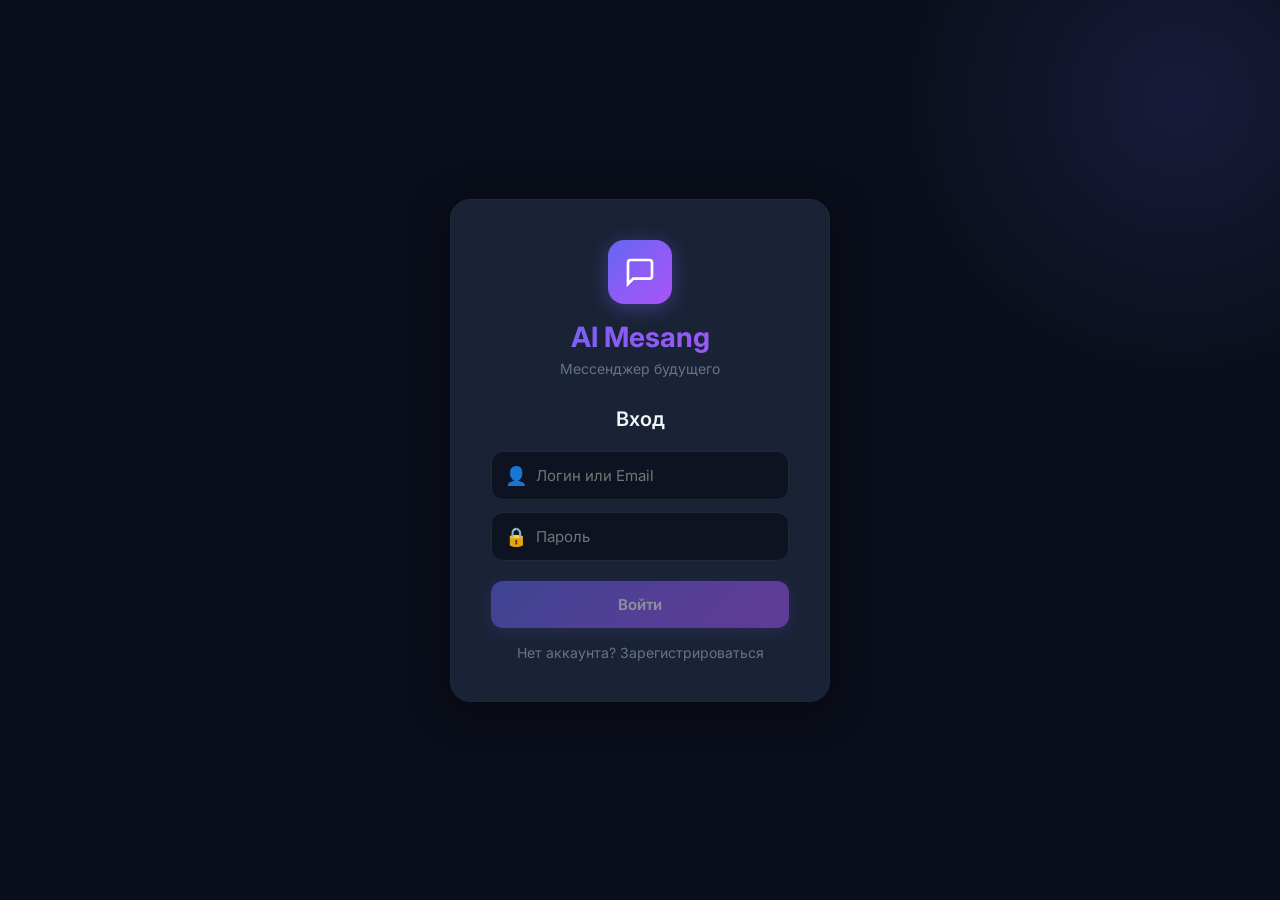
==== templates/index.html @ eea1a226 "AI Mesang messenger" ====
<!DOCTYPE html>
<html lang="ru">
<head>
<meta charset="UTF-8">
<meta name="viewport" content="width=device-width,initial-scale=1">
<title>AI Mesang</title>
<link rel="stylesheet" href="/static/style.css">
<link href="https://fonts.googleapis.com/css2?family=Inter:wght@300;400;500;600;700&display=swap" rel="stylesheet">
</head>
<body>
<!-- Auth Screen -->
<div id="authScreen" class="auth-screen">
  <div class="auth-container">
    <div class="auth-card">
      <div class="brand">
        <div class="brand-icon"><svg viewBox="0 0 24 24" fill="none" stroke="currentColor" stroke-width="2"><path d="M21 15a2 2 0 0 1-2 2H7l-4 4V5a2 2 0 0 1 2-2h14a2 2 0 0 1 2 2z"/></svg></div>
        <h1>AI Mesang</h1>
        <p class="tagline">Мессенджер будущего</p>
      </div>
      <div id="authError" class="auth-error"></div>
      <h2>Вход</h2>
      <div class="input-group"><input type="text" id="authUsername" placeholder="Логин или Email" autocomplete="off"><span class="input-icon">👤</span></div>
      <div class="input-group"><input type="password" id="authPassword" placeholder="Пароль" autocomplete="off"><span class="input-icon">🔒</span></div>
      <button id="authLogin" class="btn-primary" disabled>Войти</button>
      <p class="switch-text" id="toggleMode">Нет аккаунта? <span>Зарегистрироваться</span></p>
      
      <!-- Registration (hidden by default) -->
      <div id="regSection" class="hidden">
        <h2>Регистрация</h2>
        <div class="input-group"><input type="text" id="authUsernameReg" placeholder="Имя пользователя" autocomplete="off"><span class="input-icon">👤</span></div>
        <div class="input-group"><input type="email" id="authEmailReg" placeholder="Email (необязательно)" autocomplete="off"><span class="input-icon">📧</span></div>
        <div class="input-group"><input type="password" id="authPasswordReg" placeholder="Пароль" autocomplete="off"><span class="input-icon">🔒</span></div>
        <button id="authReg" class="btn-primary" disabled>Зарегистрироваться</button>
        <p class="switch-text" id="backToLogin">Уже есть аккаунт? <span>Войти</span></p>
      </div>
    </div>
  </div>
</div>

<!-- Messenger -->
<div id="msgScreen" class="messenger hidden">
  <!-- Sidebar -->
  <div class="sidebar">
    <div class="sidebar-header">
      <div class="brand-small"><div class="brand-icon-sm">AI</div><span>AI Mesang</span></div>
      <div class="sidebar-actions">
        <button class="icon-btn" id="searchBtn" title="Найти"><svg width="18" height="18" viewBox="0 0 24 24" fill="none" stroke="currentColor" stroke-width="2"><circle cx="11" cy="11" r="8"/><path d="m21 21-4.35-4.35"/></svg></button>
        <button class="icon-btn" id="newChatBtn" title="Новый чат"><svg width="18" height="18" viewBox="0 0 24 24" fill="none" stroke="currentColor" stroke-width="2"><path d="M12 5v14M5 12h14"/></svg></button>
      </div>
    </div>
    <div class="my-profile-bar">
      <div class="avatar me" id="myAvatar">U</div>
      <div class="me-info">
        <span class="me-name" id="myName">User</span>
        <span class="me-badge" id="myBadge"></span>
      </div>
      <div class="status-dot online"></div>
      <button class="icon-btn" id="profileBtn" title="Профиль"><svg width="18" height="18" viewBox="0 0 24 24" fill="none" stroke="currentColor" stroke-width="2"><path d="M20 21v-2a4 4 0 0 0-4-4H8a4 4 0 0 0-4 4v2"/><circle cx="12" cy="7" r="4"/></svg></button>
      <button class="icon-btn" id="adminPanelBtn" title="Админ-панель" style="display:none"><svg width="18" height="18" viewBox="0 0 24 24" fill="none" stroke="currentColor" stroke-width="2"><path d="M12 22s8-4 8-10V5l-8-3-8 3v7c0 6 8 10 8 10z"/></svg></button>
    </div>
    <div class="chat-list" id="chatList"></div>
  </div>

  <!-- Chat Area -->
  <div class="chat-area">
    <div id="noChat" class="no-chat">
      <div class="no-chat-content">
        <div class="no-chat-icon"><svg width="80" height="80" viewBox="0 0 24 24" fill="none" stroke="currentColor" stroke-width="1"><path d="M21 15a2 2 0 0 1-2 2H7l-4 4V5a2 2 0 0 1 2-2h14a2 2 0 0 1 2 2z"/></svg></div>
        <h3>AI Mesang</h3><p>Выберите чат или создайте новый</p>
      </div>
    </div>
    <div id="chatView" class="hidden">
      <div class="chat-header">
        <div class="avatar sm" id="cAvatar">?</div>
        <div class="chat-header-info">
          <span class="chat-header-name" id="cTitle">Чат</span>
          <span class="chat-header-status" id="cStatus">онлайн</span>
        </div>
        <div class="chat-header-actions">
          <button class="icon-btn" title="Поиск"><svg width="18" height="18" viewBox="0 0 24 24" fill="none" stroke="currentColor" stroke-width="2"><circle cx="11" cy="11" r="8"/><path d="m21 21-4.35-4.35"/></svg></button>
          <button class="icon-btn" title="Ещё"><svg width="18" height="18" viewBox="0 0 24 24" fill="none" stroke="currentColor" stroke-width="2"><circle cx="12" cy="12" r="1"/><circle cx="19" cy="12" r="1"/><circle cx="5" cy="12" r="1"/></svg></button>
        </div>
      </div>
      <div class="messages-container" id="msgContainer"></div>
      <div class="message-input-area">
        <div class="typing-indicator" id="typingIndicator" style="display:none"><span id="typingText"></span></div>
        <div class="input-wrapper">
          <input type="text" id="msgInput" placeholder="Написать сообщение..." autocomplete="off">
          <button id="sendBtn" class="send-btn" disabled><svg width="20" height="20" viewBox="0 0 24 24" fill="currentColor"><path d="M2.01 21L23 12 2.01 3 2 10l15 2-15 2z"/></svg></button>
        </div>
      </div>
    </div>
  </div>
</div>

<!-- Modal -->
<div id="modalOverlay" class="modal-overlay hidden"><div class="modal" id="modalContent"></div></div>

<script src="/static/app.js"></script>
</body>
</html>
---- static/style.css ----
*{margin:0;padding:0;box-sizing:border-box}
:root{--bg:#0a0e1a;--bg2:#111827;--bg3:#1a2235;--bg4:#243049;--bgInput:#0d1321;--accent:#6366f1;--accent2:#8b5cf6;--grad:linear-gradient(135deg,#6366f1,#8b5cf6,#a855f7);--text:#f1f5f9;--text2:#94a3b8;--text3:#64748b;--border:#1e293b;--green:#22c55e;--red:#ef4444;--radius:12px;--shadow:0 4px 24px rgba(0,0,0,.3);--shadow2:0 8px 40px rgba(0,0,0,.4)}
body{font-family:'Inter',sans-serif;background:var(--bg);color:var(--text);overflow:hidden;height:100vh}

/* ── Auth ── */
.auth-screen{display:flex;align-items:center;justify-content:center;min-height:100vh;background:var(--bg);position:relative;overflow:hidden}
.auth-screen::before{content:'';position:absolute;width:600px;height:600px;background:radial-gradient(circle,rgba(99,102,241,.15),transparent 70%);top:-200px;right:-200px;border-radius:50%}
.auth-container{position:relative;z-index:1;width:100%;max-width:420px;padding:20px}
.auth-card{background:var(--bg3);border:1px solid var(--border);border-radius:20px;padding:40px;box-shadow:var(--shadow2);backdrop-filter:blur(10px)}
.brand{text-align:center;margin-bottom:30px}
.brand-icon{width:64px;height:64px;background:var(--grad);border-radius:16px;display:flex;align-items:center;justify-content:center;margin:0 auto 16px;box-shadow:0 4px 20px rgba(99,102,241,.4)}
.brand-icon svg{width:32px;height:32px;color:#fff}
.brand h1{font-size:28px;font-weight:700;background:var(--grad);-webkit-background-clip:text;-webkit-text-fill-color:transparent;margin-bottom:6px}
.tagline{color:var(--text3);font-size:14px}
.auth-error{background:rgba(239,68,68,.1);color:var(--red);padding:12px;border-radius:8px;margin-bottom:20px;font-size:14px;display:none}
.auth-error:not(:empty){display:block}
.auth-card h2{font-size:20px;font-weight:600;margin-bottom:20px;text-align:center}
.auth-subtitle{text-align:center;color:var(--text2);font-size:13px;margin-bottom:16px;line-height:1.6}
.input-group{position:relative;margin-bottom:12px}
.input-group input{width:100%;padding:14px 16px 14px 44px;background:var(--bgInput);border:1px solid var(--border);border-radius:var(--radius);color:var(--text);font-size:15px;font-family:inherit;outline:none;transition:all .2s}
.input-group input:focus{border-color:var(--accent);box-shadow:0 0 0 3px rgba(99,102,241,.15)}
.input-group input:disabled{opacity:.5}
.input-icon{position:absolute;left:14px;top:50%;transform:translateY(-50%);font-size:18px}
.btn-primary{width:100%;padding:14px;background:var(--grad);border:none;border-radius:var(--radius);color:#fff;font-size:15px;font-weight:600;font-family:inherit;cursor:pointer;transition:all .2s;margin-top:8px;box-shadow:0 4px 16px rgba(99,102,241,.3)}
.btn-primary:hover:not(:disabled){transform:translateY(-1px);box-shadow:0 6px 24px rgba(99,102,241,.4)}
.btn-primary:disabled{opacity:.5;cursor:not-allowed}
.switch-text{text-align:center;margin-top:16px;color:var(--text3);font-size:14px;cursor:pointer}
.switch-text:hover{text-decoration:underline;color:var(--accent)}
.hidden{display:none!important}

/* ── Messenger ── */
.messenger{display:flex;height:100vh;background:var(--bg)}
.sidebar{width:380px;background:var(--bg2);border-right:1px solid var(--border);display:flex;flex-direction:column}
.sidebar-header{display:flex;align-items:center;justify-content:space-between;padding:16px 20px;background:var(--bg2);border-bottom:1px solid var(--border)}
.brand-small{display:flex;align-items:center;gap:10px;font-weight:700;font-size:16px}
.brand-icon-sm{width:36px;height:36px;background:var(--grad);border-radius:10px;display:flex;align-items:center;justify-content:center;font-size:13px;font-weight:700;color:#fff}
.sidebar-actions{display:flex;gap:6px}
.icon-btn{width:38px;height:38px;background:transparent;border:none;border-radius:8px;color:var(--text2);cursor:pointer;display:flex;align-items:center;justify-content:center;transition:all .2s}
.icon-btn:hover{background:var(--bg4);color:var(--text)}
.my-profile-bar{display:flex;align-items:center;gap:10px;padding:12px 20px;background:var(--bg3);border-bottom:1px solid var(--border)}
.avatar.me{width:40px;height:40px;background:var(--grad);border-radius:50%;display:flex;align-items:center;justify-content:center;font-weight:700;font-size:16px;color:#fff;flex-shrink:0}
.me-info{flex:1;min-width:0}
.me-name{display:block;font-weight:600;font-size:14px;white-space:nowrap;overflow:hidden;text-overflow:ellipsis}
.me-badge{display:block;font-size:12px;color:var(--accent)}
.status-dot{width:10px;height:10px;border-radius:50%;background:var(--green);box-shadow:0 0 8px rgba(34,197,94,.5);animation:pulse 2s infinite}
@keyframes pulse{0%,100%{box-shadow:0 0 8px rgba(34,197,94,.5)}50%{box-shadow:0 0 16px rgba(34,197,94,.8)}}
.chat-list{flex:1;overflow-y:auto;padding:8px}
.empty-chats{display:flex;flex-direction:column;align-items:center;justify-content:center;padding:40px 20px;color:var(--text3);text-align:center}
.empty-chats svg{margin-bottom:12px;opacity:.4}
.empty-chats p{font-size:15px;margin-bottom:4px}
.chat-item{display:flex;align-items:center;gap:12px;padding:12px;border-radius:var(--radius);cursor:pointer;transition:all .15s}
.chat-item:hover{background:var(--bg4)}
.chat-item.active{background:var(--bg3);box-shadow:inset 0 0 0 1px var(--border)}
.chat-item .avatar{width:48px;height:48px;background:var(--grad);border-radius:50%;display:flex;align-items:center;justify-content:center;font-weight:700;font-size:18px;color:#fff;flex-shrink:0}
.chat-item.ai-chat .avatar{background:linear-gradient(135deg,#06b6d4,#6366f1)}
.chat-info{flex:1;min-width:0}
.chat-name{font-weight:600;font-size:14px;margin-bottom:4px;display:flex;align-items:center;gap:6px;white-space:nowrap;overflow:hidden;text-overflow:ellipsis}
.chat-preview{color:var(--text3);font-size:13px;white-space:nowrap;overflow:hidden;text-overflow:ellipsis}
.chat-meta{color:var(--text3);font-size:12px;flex-shrink:0}
.verified-badge{font-size:14px;color:#3b82f6}
.admin-badge{font-size:14px;color:#f59e0b}

/* ── Chat Area ── */
.chat-area{flex:1;display:flex;flex-direction:column;background:var(--bg)}
.no-chat{flex:1;display:flex;align-items:center;justify-content:center}
.no-chat-content{text-align:center;color:var(--text3)}
.no-chat-icon{margin-bottom:20px;opacity:.3}
.no-chat-content h3{font-size:24px;color:var(--text2);margin-bottom:8px;background:var(--grad);-webkit-background-clip:text;-webkit-text-fill-color:transparent}
.no-chat-content p{font-size:15px}
.chat-header{display:flex;align-items:center;gap:12px;padding:14px 20px;background:var(--bg2);border-bottom:1px solid var(--border)}
.chat-header .avatar.sm{width:40px;height:40px;font-size:16px}
.chat-header-info{flex:1}
.chat-header-name{display:block;font-weight:600;font-size:15px;display:flex;align-items:center;gap:6px}
.chat-header-status{display:block;font-size:12px;color:var(--text3);margin-top:2px}
.chat-header-actions{display:flex;gap:4px}

/* ── Messages ── */
.messages-container{flex:1;overflow-y:auto;padding:20px;display:flex;flex-direction:column;gap:6px}
.message{display:flex;gap:8px;max-width:70%;align-items:flex-end;animation:fadeIn .2s ease}
@keyframes fadeIn{from{opacity:0;transform:translateY(8px)}to{opacity:1;transform:translateY(0)}}
.message.outgoing{margin-left:auto;flex-direction:row-reverse}
.message .sender-avatar{width:30px;height:30px;background:linear-gradient(135deg,#a855f7,#ec4899);border-radius:50%;display:flex;align-items:center;justify-content:center;font-size:12px;font-weight:700;color:#fff;flex-shrink:0}
.message-bubble{background:var(--bg3);border-radius:16px 16px 16px 4px;padding:10px 14px;display:flex;flex-direction:column;box-shadow:0 2px 8px rgba(0,0,0,.15)}
.message.outgoing .message-bubble{background:var(--accent);border-radius:16px 16px 4px 16px;box-shadow:0 2px 12px rgba(99,102,241,.3)}
.message-content{font-size:14px;line-height:1.5;word-wrap:break-word}
.message-time{font-size:11px;color:var(--text3);text-align:right;margin-top:4px;opacity:.7}
.message.outgoing .message-time{color:rgba(255,255,255,.7)}
.message.ai-message .message-bubble{background:linear-gradient(135deg,rgba(6,182,212,.15),rgba(99,102,241,.15));border:1px solid rgba(99,102,241,.2)}

/* ── Message Input ── */
.message-input-area{padding:12px 20px 16px;background:var(--bg2);border-top:1px solid var(--border)}
.typing-indicator{padding:0 12px 8px;font-size:13px;color:var(--accent);font-style:italic}
.input-wrapper{display:flex;gap:10px;align-items:center}
.input-wrapper input{flex:1;padding:12px 18px;background:var(--bgInput);border:1px solid var(--border);border-radius:24px;color:var(--text);font-size:14px;font-family:inherit;outline:none;transition:all .2s}
.input-wrapper input:focus{border-color:var(--accent);box-shadow:0 0 0 3px rgba(99,102,241,.1)}
.send-btn{width:44px;height:44px;background:var(--grad);border:none;border-radius:50%;color:#fff;cursor:pointer;display:flex;align-items:center;justify-content:center;transition:all .2s;box-shadow:0 2px 12px rgba(99,102,241,.3);flex-shrink:0}
.send-btn:hover:not(:disabled){transform:scale(1.05);box-shadow:0 4px 20px rgba(99,102,241,.4)}
.send-btn:disabled{opacity:.4;cursor:not-allowed;transform:none}

/* ── Modal ── */
.modal-overlay{position:fixed;inset:0;background:rgba(0,0,0,.6);backdrop-filter:blur(4px);display:flex;align-items:center;justify-content:center;z-index:1000}
.modal{background:var(--bg3);border:1px solid var(--border);border-radius:20px;padding:28px;width:480px;max-width:90vw;box-shadow:var(--shadow2);animation:modalIn .2s ease;max-height:90vh;overflow-y:auto}
@keyframes modalIn{from{opacity:0;transform:scale(.95)}to{opacity:1;transform:scale(1)}}
.modal h3{margin-bottom:18px;font-size:18px}
.modal input{width:100%;padding:12px 16px;background:var(--bgInput);border:1px solid var(--border);border-radius:8px;color:var(--text);font-size:14px;font-family:inherit;outline:none;margin-bottom:14px}
.modal input:focus{border-color:var(--accent)}
.modal-actions{display:flex;gap:8px;justify-content:flex-end}
.modal-actions button{padding:10px 20px;border:none;border-radius:8px;cursor:pointer;font-size:14px;font-weight:500;font-family:inherit;transition:all .2s}
.modal-actions button:first-child{background:var(--bg4);color:var(--text)}
.modal-actions button:last-child{background:var(--accent);color:#fff}
.modal-actions button:last-child:hover{background:var(--accent2)}
.btn-secondary{background:var(--bg4)!important;color:var(--text)!important;width:100%;margin-top:10px}
.user-list{max-height:220px;overflow-y:auto;margin-bottom:10px}
.user-item{display:flex;align-items:center;gap:10px;padding:10px;cursor:pointer;border-radius:8px;transition:background .15s}
.user-item:hover{background:var(--bg4)}
.user-item .avatar.sm{width:36px;height:36px;font-size:14px}
.no-results{padding:16px;text-align:center;color:var(--text3);font-size:14px}

/* ── Profile ── */
.profile-header{text-align:center;margin-bottom:20px}
.profile-avatar{width:80px;height:80px;background:var(--grad);border-radius:50%;display:flex;align-items:center;justify-content:center;font-size:32px;font-weight:700;color:#fff;margin:0 auto 12px;position:relative;cursor:pointer;overflow:hidden}
.profile-avatar img{width:100%;height:100%;object-fit:cover}
.profile-avatar .avatar-overlay{position:absolute;inset:0;background:rgba(0,0,0,.5);display:flex;align-items:center;justify-content:center;font-size:24px;opacity:0;transition:opacity .2s}
.profile-avatar:hover .avatar-overlay{opacity:1}
.profile-name{font-size:20px;font-weight:700}
.profile-badges{margin-top:4px;display:flex;gap:6px;justify-content:center}
.badge{display:inline-block;padding:3px 10px;border-radius:12px;font-size:11px;font-weight:600}
.badge-verified{background:rgba(59,130,246,.2);color:#3b82f6}
.badge-admin{background:rgba(245,158,11,.2);color:#f59e0b}
.badge-banned{background:rgba(239,68,68,.2);color:#ef4444}

/* ── Admin Panel ── */
.admin-stats{display:grid;grid-template-columns:repeat(3,1fr);gap:10px;margin-bottom:16px}
.stat-card{background:var(--bgInput);border-radius:8px;padding:14px;text-align:center}
.stat-number{display:block;font-size:24px;font-weight:700;background:var(--grad);-webkit-background-clip:text;-webkit-text-fill-color:transparent;margin-bottom:4px}
.stat-label{font-size:12px;color:var(--text3)}
.admin-users-list{max-height:300px;overflow-y:auto;margin-bottom:10px}
.admin-user-row{display:flex;align-items:center;gap:10px;padding:10px;border-radius:8px;transition:background .15s}
.admin-user-row:hover{background:var(--bg4)}
.admin-user-info{flex:1;min-width:0}
.admin-username{display:block;font-weight:500;font-size:14px;white-space:nowrap;overflow:hidden;text-overflow:ellipsis}
.admin-email{display:block;font-size:11px;color:var(--text3);margin-top:2px}
.admin-badges{display:flex;gap:4px}
.admin-user-actions{display:flex;gap:4px;align-items:center}
.btn-sm{width:32px;height:32px;border:none;border-radius:8px;cursor:pointer;font-size:14px;display:flex;align-items:center;justify-content:center;transition:all .2s}
.btn-verify{background:rgba(59,130,246,.15)}
.btn-verify:hover{background:rgba(59,130,246,.3)}
.btn-admin{background:rgba(245,158,11,.15)}
.btn-admin:hover{background:rgba(245,158,11,.3)}
.btn-ban{background:rgba(239,68,68,.15)}
.btn-ban:hover{background:rgba(239,68,68,.3)}

/* ── Scrollbar ── */
::-webkit-scrollbar{width:6px}
::-webkit-scrollbar-track{background:transparent}
::-webkit-scrollbar-thumb{background:var(--border);border-radius:3px}
::-webkit-scrollbar-thumb:hover{background:var(--bg4)}

/* ── Responsive ── */
@media(max-width:768px){.sidebar{width:100%}.chat-area{display:none}.messenger.chat-open .sidebar{display:none}.messenger.chat-open .chat-area{display:flex}}
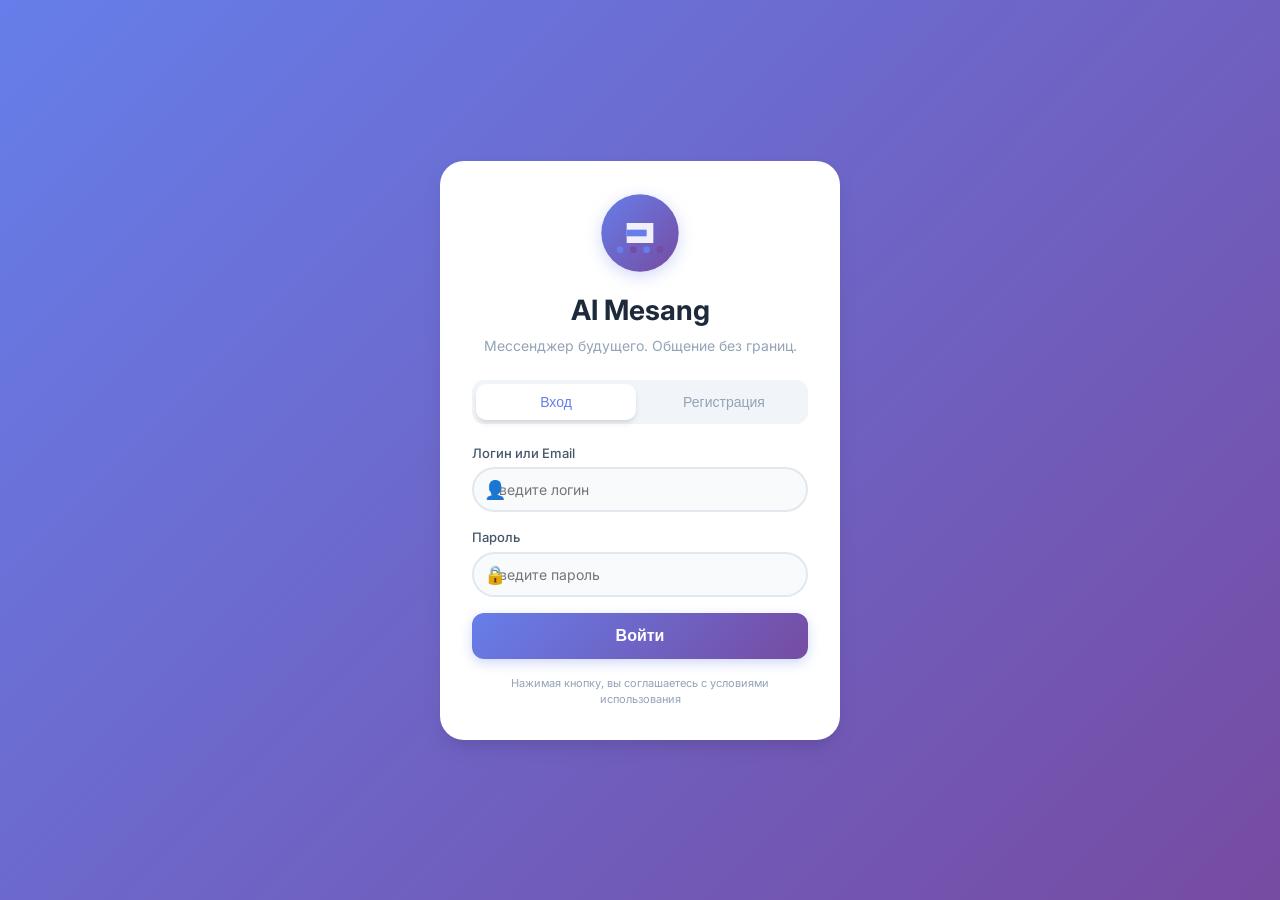
==== commit de518ec3: "Fix: справлены все ошибки и улучшен дизайн" ====
--- a/templates/index.html
+++ b/templates/index.html
@@ -2,8 +2,8 @@
 <html lang="ru">
 <head>
 <meta charset="UTF-8">
-<meta name="viewport" content="width=device-width,initial-scale=1">
-<title>AI Mesang</title>
+<meta name="viewport" content="width=device-width,initial-scale=1,maximum-scale=1,user-scalable=no">
+<title>AI Mesang - Мессенджер будущего</title>
 <link rel="stylesheet" href="/static/style.css">
 <link href="https://fonts.googleapis.com/css2?family=Inter:wght@300;400;500;600;700&display=swap" rel="stylesheet">
 </head>
@@ -12,26 +12,77 @@
 <div id="authScreen" class="auth-screen">
   <div class="auth-container">
     <div class="auth-card">
-      <div class="brand">
-        <div class="brand-icon"><svg viewBox="0 0 24 24" fill="none" stroke="currentColor" stroke-width="2"><path d="M21 15a2 2 0 0 1-2 2H7l-4 4V5a2 2 0 0 1 2-2h14a2 2 0 0 1 2 2z"/></svg></div>
-        <h1>AI Mesang</h1>
-        <p class="tagline">Мессенджер будущего</p>
-      </div>
+      <div class="auth-header">
+        <div class="auth-logo">
+          <svg viewBox="0 0 120 120" fill="none" xmlns="http://www.w3.org/2000/svg" class="auth-logo-svg">
+            <defs>
+              <linearGradient id="logoGrad" x1="0%" y1="0%" x2="100%" y2="100%">
+                <stop offset="0%" style="stop-color:#667eea"/>
+                <stop offset="100%" style="stop-color:#764ba2"/>
+              </linearGradient>
+            </defs>
+            <circle cx="60" cy="60" r="58" fill="url(#logoGrad)"/>
+            <path d="M40 45 L80 45 L80 75 L40 75 Z" fill="#fff" opacity="0.9"/>
+            <path d="M40 55 L70 55 L70 65 L40 65 Z" fill="#667eea"/>
+            <circle cx="30" cy="85" r="5" fill="#667eea"/>
+            <circle cx="50" cy="85" r="5" fill="#764ba2"/>
+            <circle cx="70" cy="85" r="5" fill="#667eea"/>
+            <circle cx="90" cy="85" r="5" fill="#764ba2"/>
+          </svg>
+        </div>
+        <h1 class="auth-title">AI Mesang</h1>
+        <p class="auth-subtitle">Мессенджер будущего. Общение без границ.</p>
+      </div>
+      
+      <div class="auth-tabs">
+        <button class="auth-tab active" id="loginTab">Вход</button>
+        <button class="auth-tab" id="registerTab">Регистрация</button>
+      </div>
+      
       <div id="authError" class="auth-error"></div>
-      <h2>Вход</h2>
-      <div class="input-group"><input type="text" id="authUsername" placeholder="Логин или Email" autocomplete="off"><span class="input-icon">👤</span></div>
-      <div class="input-group"><input type="password" id="authPassword" placeholder="Пароль" autocomplete="off"><span class="input-icon">🔒</span></div>
-      <button id="authLogin" class="btn-primary" disabled>Войти</button>
-      <p class="switch-text" id="toggleMode">Нет аккаунта? <span>Зарегистрироваться</span></p>
-      
-      <!-- Registration (hidden by default) -->
-      <div id="regSection" class="hidden">
-        <h2>Регистрация</h2>
-        <div class="input-group"><input type="text" id="authUsernameReg" placeholder="Имя пользователя" autocomplete="off"><span class="input-icon">👤</span></div>
-        <div class="input-group"><input type="email" id="authEmailReg" placeholder="Email (необязательно)" autocomplete="off"><span class="input-icon">📧</span></div>
-        <div class="input-group"><input type="password" id="authPasswordReg" placeholder="Пароль" autocomplete="off"><span class="input-icon">🔒</span></div>
-        <button id="authReg" class="btn-primary" disabled>Зарегистрироваться</button>
-        <p class="switch-text" id="backToLogin">Уже есть аккаунт? <span>Войти</span></p>
+      
+      <form id="authForm" class="auth-form">
+        <div class="form-group" id="loginGroup">
+          <label class="form-label" for="authUsername">Логин или Email</label>
+          <div class="input-wrapper">
+            <span class="input-icon">👤</span>
+            <input type="text" id="authUsername" placeholder="Введите логин" autocomplete="username">
+          </div>
+        </div>
+        <div class="form-group" id="loginGroup">
+          <label class="form-label" for="authPassword">Пароль</label>
+          <div class="input-wrapper">
+            <span class="input-icon">🔒</span>
+            <input type="password" id="authPassword" placeholder="Введите пароль" autocomplete="current-password">
+          </div>
+        </div>
+        <div class="form-group hidden" id="regGroup">
+          <label class="form-label" for="authUsernameReg">Имя пользователя</label>
+          <div class="input-wrapper">
+            <span class="input-icon">👤</span>
+            <input type="text" id="authUsernameReg" placeholder="Придумайте имя" autocomplete="username">
+          </div>
+        </div>
+        <div class="form-group hidden" id="regGroup">
+          <label class="form-label" for="authEmailReg">Email (необязательно)</label>
+          <div class="input-wrapper">
+            <span class="input-icon">📧</span>
+            <input type="email" id="authEmailReg" placeholder="Для восстановления" autocomplete="email">
+          </div>
+        </div>
+        <div class="form-group hidden" id="regGroup">
+          <label class="form-label" for="authPasswordReg">Пароль</label>
+          <div class="input-wrapper">
+            <span class="input-icon">🔒</span>
+            <input type="password" id="authPasswordReg" placeholder="Минимум 6 символов" autocomplete="new-password">
+          </div>
+        </div>
+        <button type="button" id="authLogin" class="btn-primary btn-large">Войти</button>
+        <button type="button" id="authReg" class="btn-primary btn-large hidden">Создать аккаунт</button>
+      </form>
+      
+      <div class="auth-footer">
+        <p class="auth-terms">Нажимая кнопку, вы соглашаетесь с условиями использования</p>
       </div>
     </div>
   </div>
@@ -42,12 +93,16 @@
   <!-- Sidebar -->
   <div class="sidebar">
     <div class="sidebar-header">
-      <div class="brand-small"><div class="brand-icon-sm">AI</div><span>AI Mesang</span></div>
+      <div class="brand-small">
+        <div class="brand-icon-sm">AI</div>
+        <span class="brand-name">AI Mesang</span>
+      </div>
       <div class="sidebar-actions">
-        <button class="icon-btn" id="searchBtn" title="Найти"><svg width="18" height="18" viewBox="0 0 24 24" fill="none" stroke="currentColor" stroke-width="2"><circle cx="11" cy="11" r="8"/><path d="m21 21-4.35-4.35"/></svg></button>
-        <button class="icon-btn" id="newChatBtn" title="Новый чат"><svg width="18" height="18" viewBox="0 0 24 24" fill="none" stroke="currentColor" stroke-width="2"><path d="M12 5v14M5 12h14"/></svg></button>
-      </div>
-    </div>
+        <button class="icon-btn" id="searchBtn" title="Найти пользователей">🔍</button>
+        <button class="icon-btn" id="newChatBtn" title="Новый чат">➕</button>
+      </div>
+    </div>
+    
     <div class="my-profile-bar">
       <div class="avatar me" id="myAvatar">U</div>
       <div class="me-info">
@@ -55,20 +110,34 @@
         <span class="me-badge" id="myBadge"></span>
       </div>
       <div class="status-dot online"></div>
-      <button class="icon-btn" id="profileBtn" title="Профиль"><svg width="18" height="18" viewBox="0 0 24 24" fill="none" stroke="currentColor" stroke-width="2"><path d="M20 21v-2a4 4 0 0 0-4-4H8a4 4 0 0 0-4 4v2"/><circle cx="12" cy="7" r="4"/></svg></button>
-      <button class="icon-btn" id="adminPanelBtn" title="Админ-панель" style="display:none"><svg width="18" height="18" viewBox="0 0 24 24" fill="none" stroke="currentColor" stroke-width="2"><path d="M12 22s8-4 8-10V5l-8-3-8 3v7c0 6 8 10 8 10z"/></svg></button>
-    </div>
-    <div class="chat-list" id="chatList"></div>
+      <button class="icon-btn" id="profileBtn" title="Мой профиль">👤</button>
+      <button class="icon-btn" id="shortsBtn" title="Шортсы">🎬</button>
+      <button class="icon-btn" id="adminPanelBtn" title="Админ-панель" style="display:none">🛡️</button>
+      <button class="icon-btn" id="logoutBtn" title="Выйти">🚪</button>
+    </div>
+    
+    <div class="chat-list" id="chatList">
+      <div class="empty-chats">
+        <div class="empty-icon">💬</div>
+        <p>Начните общение</p>
+      </div>
+    </div>
   </div>
 
   <!-- Chat Area -->
   <div class="chat-area">
     <div id="noChat" class="no-chat">
       <div class="no-chat-content">
-        <div class="no-chat-icon"><svg width="80" height="80" viewBox="0 0 24 24" fill="none" stroke="currentColor" stroke-width="1"><path d="M21 15a2 2 0 0 1-2 2H7l-4 4V5a2 2 0 0 1 2-2h14a2 2 0 0 1 2 2z"/></svg></div>
-        <h3>AI Mesang</h3><p>Выберите чат или создайте новый</p>
-      </div>
-    </div>
+        <div class="no-chat-icon">
+          <svg width="80" height="80" viewBox="0 0 24 24" fill="none" stroke="currentColor" stroke-width="1.5">
+            <path d="M21 15a2 2 0 0 1-2 2H7l-4 4V5a2 2 0 0 1 2-2h14a2 2 0 0 1 2 2z"/>
+          </svg>
+        </div>
+        <h3>AI Mesang</h3>
+        <p>Выберите чат или создайте новый</p>
+      </div>
+    </div>
+    
     <div id="chatView" class="hidden">
       <div class="chat-header">
         <div class="avatar sm" id="cAvatar">?</div>
@@ -77,16 +146,57 @@
           <span class="chat-header-status" id="cStatus">онлайн</span>
         </div>
         <div class="chat-header-actions">
-          <button class="icon-btn" title="Поиск"><svg width="18" height="18" viewBox="0 0 24 24" fill="none" stroke="currentColor" stroke-width="2"><circle cx="11" cy="11" r="8"/><path d="m21 21-4.35-4.35"/></svg></button>
-          <button class="icon-btn" title="Ещё"><svg width="18" height="18" viewBox="0 0 24 24" fill="none" stroke="currentColor" stroke-width="2"><circle cx="12" cy="12" r="1"/><circle cx="19" cy="12" r="1"/><circle cx="5" cy="12" r="1"/></svg></button>
-        </div>
-      </div>
-      <div class="messages-container" id="msgContainer"></div>
+          <button class="icon-btn" title="Информация" onclick="openChatMembers()">👥</button>
+          <button class="icon-btn" title="Ещё">⋮</button>
+        </div>
+      </div>
+      
+      <div class="chat-content">
+        <div class="messages-container" id="msgContainer"></div>
+        <div class="members-sidebar" id="membersPanel">
+          <div class="members-header">
+            <span>👥 Участники</span>
+            <button class="close-members" onclick="closeMembers()">✕</button>
+          </div>
+          <div class="members-list" id="membersList"></div>
+        </div>
+      </div>
+      
       <div class="message-input-area">
-        <div class="typing-indicator" id="typingIndicator" style="display:none"><span id="typingText"></span></div>
+        <div class="typing-indicator" id="typingIndicator" style="display:none">
+          <span id="typingText"></span>
+        </div>
+        <div class="media-actions">
+          <button class="media-btn" id="photoBtn" title="Фото">📷</button>
+          <button class="media-btn" id="fileBtn" title="Файл">📎</button>
+          <button class="media-btn" id="voiceBtn" title="Голосовое">🎤</button>
+          <button class="media-btn" id="videoBtn" title="Кружочек">⭕</button>
+          <input type="file" id="photoInput" accept="image/*" style="display:none">
+          <input type="file" id="fileInput" style="display:none">
+        </div>
         <div class="input-wrapper">
           <input type="text" id="msgInput" placeholder="Написать сообщение..." autocomplete="off">
-          <button id="sendBtn" class="send-btn" disabled><svg width="20" height="20" viewBox="0 0 24 24" fill="currentColor"><path d="M2.01 21L23 12 2.01 3 2 10l15 2-15 2z"/></svg></button>
+          <button id="sendBtn" class="send-btn" disabled>
+            <svg width="20" height="20" viewBox="0 0 24 24" fill="currentColor">
+              <path d="M2.01 21L23 12 2.01 3 2 10l15 2-15 2z"/>
+            </svg>
+          </button>
+        </div>
+        <div class="voice-recording" id="voiceRecording" style="display:none">
+          <div class="voice-wave">🎤 Запись...</div>
+          <button class="voice-cancel" id="voiceCancel">✕</button>
+        </div>
+      </div>
+    </div>
+    
+    <!-- Shorts Area -->
+    <div id="shortsView" class="hidden">
+      <div class="shorts-fullscreen">
+        <div class="shorts-container" id="shortsContainer"></div>
+        <div class="shorts-controls">
+          <button class="shorts-btn" id="shortsPrev">◀</button>
+          <div class="shorts-progress" id="shortsProgress"></div>
+          <button class="shorts-btn" id="shortsNext">▶</button>
         </div>
       </div>
     </div>
@@ -94,7 +204,9 @@
 </div>
 
 <!-- Modal -->
-<div id="modalOverlay" class="modal-overlay hidden"><div class="modal" id="modalContent"></div></div>
+<div id="modalOverlay" class="modal-overlay hidden">
+  <div class="modal" id="modalContent"></div>
+</div>
 
 <script src="/static/app.js"></script>
 </body>
--- a/static/style.css
+++ b/static/style.css
@@ -1,160 +1,1121 @@
-*{margin:0;padding:0;box-sizing:border-box}
-:root{--bg:#0a0e1a;--bg2:#111827;--bg3:#1a2235;--bg4:#243049;--bgInput:#0d1321;--accent:#6366f1;--accent2:#8b5cf6;--grad:linear-gradient(135deg,#6366f1,#8b5cf6,#a855f7);--text:#f1f5f9;--text2:#94a3b8;--text3:#64748b;--border:#1e293b;--green:#22c55e;--red:#ef4444;--radius:12px;--shadow:0 4px 24px rgba(0,0,0,.3);--shadow2:0 8px 40px rgba(0,0,0,.4)}
-body{font-family:'Inter',sans-serif;background:var(--bg);color:var(--text);overflow:hidden;height:100vh}
-
-/* ── Auth ── */
-.auth-screen{display:flex;align-items:center;justify-content:center;min-height:100vh;background:var(--bg);position:relative;overflow:hidden}
-.auth-screen::before{content:'';position:absolute;width:600px;height:600px;background:radial-gradient(circle,rgba(99,102,241,.15),transparent 70%);top:-200px;right:-200px;border-radius:50%}
-.auth-container{position:relative;z-index:1;width:100%;max-width:420px;padding:20px}
-.auth-card{background:var(--bg3);border:1px solid var(--border);border-radius:20px;padding:40px;box-shadow:var(--shadow2);backdrop-filter:blur(10px)}
-.brand{text-align:center;margin-bottom:30px}
-.brand-icon{width:64px;height:64px;background:var(--grad);border-radius:16px;display:flex;align-items:center;justify-content:center;margin:0 auto 16px;box-shadow:0 4px 20px rgba(99,102,241,.4)}
-.brand-icon svg{width:32px;height:32px;color:#fff}
-.brand h1{font-size:28px;font-weight:700;background:var(--grad);-webkit-background-clip:text;-webkit-text-fill-color:transparent;margin-bottom:6px}
-.tagline{color:var(--text3);font-size:14px}
-.auth-error{background:rgba(239,68,68,.1);color:var(--red);padding:12px;border-radius:8px;margin-bottom:20px;font-size:14px;display:none}
-.auth-error:not(:empty){display:block}
-.auth-card h2{font-size:20px;font-weight:600;margin-bottom:20px;text-align:center}
-.auth-subtitle{text-align:center;color:var(--text2);font-size:13px;margin-bottom:16px;line-height:1.6}
-.input-group{position:relative;margin-bottom:12px}
-.input-group input{width:100%;padding:14px 16px 14px 44px;background:var(--bgInput);border:1px solid var(--border);border-radius:var(--radius);color:var(--text);font-size:15px;font-family:inherit;outline:none;transition:all .2s}
-.input-group input:focus{border-color:var(--accent);box-shadow:0 0 0 3px rgba(99,102,241,.15)}
-.input-group input:disabled{opacity:.5}
-.input-icon{position:absolute;left:14px;top:50%;transform:translateY(-50%);font-size:18px}
-.btn-primary{width:100%;padding:14px;background:var(--grad);border:none;border-radius:var(--radius);color:#fff;font-size:15px;font-weight:600;font-family:inherit;cursor:pointer;transition:all .2s;margin-top:8px;box-shadow:0 4px 16px rgba(99,102,241,.3)}
-.btn-primary:hover:not(:disabled){transform:translateY(-1px);box-shadow:0 6px 24px rgba(99,102,241,.4)}
-.btn-primary:disabled{opacity:.5;cursor:not-allowed}
-.switch-text{text-align:center;margin-top:16px;color:var(--text3);font-size:14px;cursor:pointer}
-.switch-text:hover{text-decoration:underline;color:var(--accent)}
-.hidden{display:none!important}
+/* AI Mesang - Modern Messenger Styles */
+:root {
+  --primary: #667eea;
+  --primary-dark: #5a67d8;
+  --primary-light: #7c8aff;
+  --secondary: #764ba2;
+  --accent: #f093fb;
+  --bg: #f8fafc;
+  --bg2: #f1f5f9;
+  --bg3: #ffffff;
+  --bgInput: #f8fafc;
+  --border: #e2e8f0;
+  --text1: #1e293b;
+  --text2: #475569;
+  --text3: #94a3b8;
+  --success: #22c55e;
+  --warning: #f59e0b;
+  --error: #ef4444;
+  --grad: linear-gradient(135deg, #667eea 0%, #764ba2 100%);
+  --grad2: linear-gradient(135deg, #f093fb 0%, #f5576c 100%);
+  --shadow: 0 4px 6px -1px rgba(0, 0, 0, 0.1), 0 2px 4px -1px rgba(0, 0, 0, 0.06);
+  --shadow2: 0 10px 25px -5px rgba(0, 0, 0, 0.1), 0 10px 10px -5px rgba(0, 0, 0, 0.04);
+}
+
+* {
+  margin: 0;
+  padding: 0;
+  box-sizing: border-box;
+  -webkit-tap-highlight-color: transparent;
+}
+
+body {
+  font-family: 'Inter', -apple-system, BlinkMacSystemFont, 'Segoe UI', Roboto, sans-serif;
+  background: var(--bg);
+  color: var(--text1);
+  overflow: hidden;
+  height: 100vh;
+  line-height: 1.5;
+}
+
+/* ── Auth Screen ── */
+.auth-screen {
+  position: fixed;
+  inset: 0;
+  background: var(--grad);
+  display: flex;
+  align-items: center;
+  justify-content: center;
+  padding: 20px;
+  animation: fadeIn 0.3s ease;
+}
+
+.auth-container {
+  width: 100%;
+  max-width: 400px;
+}
+
+.auth-card {
+  background: var(--bg3);
+  border-radius: 24px;
+  padding: 32px;
+  box-shadow: var(--shadow2);
+  animation: slideUp 0.5s ease;
+}
+
+.auth-header {
+  text-align: center;
+  margin-bottom: 24px;
+}
+
+.auth-logo {
+  width: 80px;
+  height: 80px;
+  margin: 0 auto 16px;
+}
+
+.auth-logo-svg {
+  width: 100%;
+  height: 100%;
+  filter: drop-shadow(0 4px 8px rgba(102, 126, 234, 0.3));
+}
+
+.auth-title {
+  font-size: 28px;
+  font-weight: 700;
+  color: var(--text1);
+  margin-bottom: 4px;
+}
+
+.auth-subtitle {
+  font-size: 14px;
+  color: var(--text3);
+}
+
+.auth-tabs {
+  display: flex;
+  gap: 8px;
+  margin-bottom: 20px;
+  background: var(--bg2);
+  border-radius: 12px;
+  padding: 4px;
+}
+
+.auth-tab {
+  flex: 1;
+  padding: 10px;
+  border: none;
+  background: transparent;
+  border-radius: 10px;
+  font-size: 14px;
+  font-weight: 500;
+  color: var(--text3);
+  cursor: pointer;
+  transition: all 0.2s ease;
+}
+
+.auth-tab.active {
+  background: var(--bg3);
+  color: var(--primary);
+  box-shadow: var(--shadow);
+}
+
+.auth-form {
+  display: flex;
+  flex-direction: column;
+  gap: 16px;
+}
+
+.form-group {
+  display: flex;
+  flex-direction: column;
+  gap: 4px;
+}
+
+.form-label {
+  font-size: 13px;
+  font-weight: 500;
+  color: var(--text2);
+}
+
+.input-wrapper {
+  position: relative;
+  display: flex;
+  align-items: center;
+}
+
+.input-icon {
+  position: absolute;
+  left: 12px;
+  font-size: 18px;
+  pointer-events: none;
+}
+
+.input-wrapper input {
+  width: 100%;
+  padding: 12px 12px 12px 40px;
+  background: var(--bgInput);
+  border: 2px solid var(--border);
+  border-radius: 12px;
+  font-size: 14px;
+  color: var(--text1);
+  transition: all 0.2s ease;
+}
+
+.input-wrapper input:focus {
+  outline: none;
+  border-color: var(--primary);
+  background: var(--bg3);
+  box-shadow: 0 0 0 3px rgba(102, 126, 234, 0.1);
+}
+
+.btn-primary {
+  width: 100%;
+  padding: 12px;
+  background: var(--grad);
+  color: #fff;
+  border: none;
+  border-radius: 12px;
+  font-size: 15px;
+  font-weight: 600;
+  cursor: pointer;
+  transition: all 0.2s ease;
+  box-shadow: 0 4px 12px rgba(102, 126, 234, 0.3);
+}
+
+.btn-primary:hover:not(:disabled) {
+  transform: translateY(-2px);
+  box-shadow: 0 6px 16px rgba(102, 126, 234, 0.4);
+}
+
+.btn-primary:disabled {
+  opacity: 0.5;
+  cursor: not-allowed;
+}
+
+.btn-large {
+  padding: 14px;
+  font-size: 16px;
+}
+
+.btn-secondary {
+  width: 100%;
+  padding: 12px;
+  background: var(--bg2);
+  color: var(--text2);
+  border: 2px solid var(--border);
+  border-radius: 12px;
+  font-size: 14px;
+  font-weight: 500;
+  cursor: pointer;
+  transition: all 0.2s ease;
+}
+
+.btn-secondary:hover {
+  background: var(--border);
+}
+
+.auth-error {
+  padding: 10px;
+  background: #fee2e2;
+  color: var(--error);
+  border-radius: 8px;
+  font-size: 13px;
+  margin-bottom: 12px;
+  display: none;
+  animation: shake 0.5s ease;
+}
+
+.auth-footer {
+  margin-top: 16px;
+  text-align: center;
+}
+
+.auth-terms {
+  font-size: 11px;
+  color: var(--text3);
+}
 
 /* ── Messenger ── */
-.messenger{display:flex;height:100vh;background:var(--bg)}
-.sidebar{width:380px;background:var(--bg2);border-right:1px solid var(--border);display:flex;flex-direction:column}
-.sidebar-header{display:flex;align-items:center;justify-content:space-between;padding:16px 20px;background:var(--bg2);border-bottom:1px solid var(--border)}
-.brand-small{display:flex;align-items:center;gap:10px;font-weight:700;font-size:16px}
-.brand-icon-sm{width:36px;height:36px;background:var(--grad);border-radius:10px;display:flex;align-items:center;justify-content:center;font-size:13px;font-weight:700;color:#fff}
-.sidebar-actions{display:flex;gap:6px}
-.icon-btn{width:38px;height:38px;background:transparent;border:none;border-radius:8px;color:var(--text2);cursor:pointer;display:flex;align-items:center;justify-content:center;transition:all .2s}
-.icon-btn:hover{background:var(--bg4);color:var(--text)}
-.my-profile-bar{display:flex;align-items:center;gap:10px;padding:12px 20px;background:var(--bg3);border-bottom:1px solid var(--border)}
-.avatar.me{width:40px;height:40px;background:var(--grad);border-radius:50%;display:flex;align-items:center;justify-content:center;font-weight:700;font-size:16px;color:#fff;flex-shrink:0}
-.me-info{flex:1;min-width:0}
-.me-name{display:block;font-weight:600;font-size:14px;white-space:nowrap;overflow:hidden;text-overflow:ellipsis}
-.me-badge{display:block;font-size:12px;color:var(--accent)}
-.status-dot{width:10px;height:10px;border-radius:50%;background:var(--green);box-shadow:0 0 8px rgba(34,197,94,.5);animation:pulse 2s infinite}
-@keyframes pulse{0%,100%{box-shadow:0 0 8px rgba(34,197,94,.5)}50%{box-shadow:0 0 16px rgba(34,197,94,.8)}}
-.chat-list{flex:1;overflow-y:auto;padding:8px}
-.empty-chats{display:flex;flex-direction:column;align-items:center;justify-content:center;padding:40px 20px;color:var(--text3);text-align:center}
-.empty-chats svg{margin-bottom:12px;opacity:.4}
-.empty-chats p{font-size:15px;margin-bottom:4px}
-.chat-item{display:flex;align-items:center;gap:12px;padding:12px;border-radius:var(--radius);cursor:pointer;transition:all .15s}
-.chat-item:hover{background:var(--bg4)}
-.chat-item.active{background:var(--bg3);box-shadow:inset 0 0 0 1px var(--border)}
-.chat-item .avatar{width:48px;height:48px;background:var(--grad);border-radius:50%;display:flex;align-items:center;justify-content:center;font-weight:700;font-size:18px;color:#fff;flex-shrink:0}
-.chat-item.ai-chat .avatar{background:linear-gradient(135deg,#06b6d4,#6366f1)}
-.chat-info{flex:1;min-width:0}
-.chat-name{font-weight:600;font-size:14px;margin-bottom:4px;display:flex;align-items:center;gap:6px;white-space:nowrap;overflow:hidden;text-overflow:ellipsis}
-.chat-preview{color:var(--text3);font-size:13px;white-space:nowrap;overflow:hidden;text-overflow:ellipsis}
-.chat-meta{color:var(--text3);font-size:12px;flex-shrink:0}
-.verified-badge{font-size:14px;color:#3b82f6}
-.admin-badge{font-size:14px;color:#f59e0b}
+.messenger {
+  display: flex;
+  height: 100vh;
+  background: var(--bg);
+}
+
+.hidden { display: none !important; }
+
+/* ── Sidebar ── */
+.sidebar {
+  width: 320px;
+  background: var(--bg3);
+  border-right: 1px solid var(--border);
+  display: flex;
+  flex-direction: column;
+  box-shadow: 2px 0 8px rgba(0, 0, 0, 0.05);
+  z-index: 10;
+}
+
+.sidebar-header {
+  display: flex;
+  align-items: center;
+  justify-content: space-between;
+  padding: 16px 20px;
+  background: var(--bg3);
+  border-bottom: 1px solid var(--border);
+}
+
+.brand-small {
+  display: flex;
+  align-items: center;
+  gap: 10px;
+}
+
+.brand-icon-sm {
+  width: 36px;
+  height: 36px;
+  background: var(--grad);
+  border-radius: 10px;
+  display: flex;
+  align-items: center;
+  justify-content: center;
+  font-weight: 700;
+  font-size: 14px;
+  color: #fff;
+}
+
+.brand-name {
+  font-weight: 600;
+  font-size: 16px;
+  color: var(--text1);
+}
+
+.sidebar-actions {
+  display: flex;
+  gap: 6px;
+}
+
+.icon-btn {
+  width: 36px;
+  height: 36px;
+  background: var(--bg2);
+  border: none;
+  border-radius: 10px;
+  cursor: pointer;
+  display: flex;
+  align-items: center;
+  justify-content: center;
+  transition: all 0.2s ease;
+  font-size: 16px;
+}
+
+.icon-btn:hover {
+  background: var(--primary);
+  color: #fff;
+  transform: scale(1.05);
+}
+
+/* ── Profile Bar ── */
+.my-profile-bar {
+  display: flex;
+  align-items: center;
+  gap: 8px;
+  padding: 12px 16px;
+  background: var(--bg2);
+  border-bottom: 1px solid var(--border);
+}
+
+.avatar.me {
+  width: 36px;
+  height: 36px;
+  background: var(--grad);
+  border-radius: 50%;
+  display: flex;
+  align-items: center;
+  justify-content: center;
+  font-weight: 700;
+  font-size: 14px;
+  color: #fff;
+  flex-shrink: 0;
+}
+
+.avatar.me img {
+  width: 100%;
+  height: 100%;
+  object-fit: cover;
+  border-radius: 50%;
+}
+
+.me-info {
+  flex: 1;
+  min-width: 0;
+}
+
+.me-name {
+  display: block;
+  font-weight: 600;
+  font-size: 14px;
+  color: var(--text1);
+  white-space: nowrap;
+  overflow: hidden;
+  text-overflow: ellipsis;
+}
+
+.me-badge {
+  display: inline-block;
+  font-size: 12px;
+}
+
+.status-dot {
+  width: 8px;
+  height: 8px;
+  border-radius: 50%;
+  flex-shrink: 0;
+}
+
+.status-dot.online { background: var(--success); }
+
+/* ── Chat List ── */
+.chat-list {
+  flex: 1;
+  overflow-y: auto;
+  padding: 8px;
+}
+
+.chat-item {
+  display: flex;
+  align-items: center;
+  gap: 12px;
+  padding: 12px;
+  border-radius: 12px;
+  cursor: pointer;
+  transition: all 0.2s ease;
+  margin-bottom: 4px;
+}
+
+.chat-item:hover { background: var(--bg2); }
+.chat-item.active { background: var(--bg2); border-left: 3px solid var(--primary); }
+
+.chat-item .avatar {
+  width: 44px;
+  height: 44px;
+  background: var(--grad);
+  border-radius: 50%;
+  display: flex;
+  align-items: center;
+  justify-content: center;
+  font-weight: 600;
+  font-size: 16px;
+  color: #fff;
+  flex-shrink: 0;
+}
+
+.chat-item .avatar img {
+  width: 100%;
+  height: 100%;
+  object-fit: cover;
+  border-radius: 50%;
+}
+
+.chat-item.ai-chat .avatar { background: var(--grad2); }
+
+.chat-info {
+  flex: 1;
+  min-width: 0;
+}
+
+.chat-name {
+  display: block;
+  font-weight: 600;
+  font-size: 14px;
+  color: var(--text1);
+  margin-bottom: 2px;
+  white-space: nowrap;
+  overflow: hidden;
+  text-overflow: ellipsis;
+}
+
+.chat-preview {
+  display: block;
+  font-size: 13px;
+  color: var(--text3);
+  white-space: nowrap;
+  overflow: hidden;
+  text-overflow: ellipsis;
+}
+
+.chat-meta {
+  font-size: 12px;
+  color: var(--text3);
+  flex-shrink: 0;
+}
+
+.empty-chats {
+  display: flex;
+  flex-direction: column;
+  align-items: center;
+  justify-content: center;
+  height: 100%;
+  padding: 40px;
+  text-align: center;
+  color: var(--text3);
+}
+
+.empty-icon {
+  font-size: 48px;
+  margin-bottom: 16px;
+}
 
 /* ── Chat Area ── */
-.chat-area{flex:1;display:flex;flex-direction:column;background:var(--bg)}
-.no-chat{flex:1;display:flex;align-items:center;justify-content:center}
-.no-chat-content{text-align:center;color:var(--text3)}
-.no-chat-icon{margin-bottom:20px;opacity:.3}
-.no-chat-content h3{font-size:24px;color:var(--text2);margin-bottom:8px;background:var(--grad);-webkit-background-clip:text;-webkit-text-fill-color:transparent}
-.no-chat-content p{font-size:15px}
-.chat-header{display:flex;align-items:center;gap:12px;padding:14px 20px;background:var(--bg2);border-bottom:1px solid var(--border)}
-.chat-header .avatar.sm{width:40px;height:40px;font-size:16px}
-.chat-header-info{flex:1}
-.chat-header-name{display:block;font-weight:600;font-size:15px;display:flex;align-items:center;gap:6px}
-.chat-header-status{display:block;font-size:12px;color:var(--text3);margin-top:2px}
-.chat-header-actions{display:flex;gap:4px}
+.chat-area {
+  flex: 1;
+  display: flex;
+  flex-direction: column;
+  background: var(--bg);
+  position: relative;
+}
+
+.no-chat {
+  flex: 1;
+  display: flex;
+  align-items: center;
+  justify-content: center;
+  background: var(--bg);
+}
+
+.no-chat-content {
+  text-align: center;
+  color: var(--text3);
+}
+
+.no-chat-icon {
+  margin-bottom: 16px;
+  opacity: 0.3;
+}
+
+/* ── Chat Header ── */
+.chat-header {
+  display: flex;
+  align-items: center;
+  gap: 12px;
+  padding: 16px 20px;
+  background: var(--bg3);
+  border-bottom: 1px solid var(--border);
+  box-shadow: 0 2px 4px rgba(0, 0, 0, 0.05);
+  z-index: 5;
+}
+
+.chat-header .avatar {
+  width: 40px;
+  height: 40px;
+  background: var(--grad);
+  border-radius: 50%;
+  display: flex;
+  align-items: center;
+  justify-content: center;
+  font-weight: 600;
+  font-size: 16px;
+  color: #fff;
+  flex-shrink: 0;
+}
+
+.chat-header-info {
+  flex: 1;
+  min-width: 0;
+}
+
+.chat-header-name {
+  display: block;
+  font-weight: 600;
+  font-size: 15px;
+  color: var(--text1);
+}
+
+.chat-header-status {
+  display: block;
+  font-size: 12px;
+  color: var(--text3);
+}
+
+.chat-header-actions {
+  display: flex;
+  gap: 6px;
+}
+
+/* ── Chat Content ── */
+.chat-content {
+  flex: 1;
+  display: flex;
+  overflow: hidden;
+  position: relative;
+}
+
+.messages-container {
+  flex: 1;
+  overflow-y: auto;
+  padding: 20px;
+  display: flex;
+  flex-direction: column;
+  gap: 8px;
+}
 
 /* ── Messages ── */
-.messages-container{flex:1;overflow-y:auto;padding:20px;display:flex;flex-direction:column;gap:6px}
-.message{display:flex;gap:8px;max-width:70%;align-items:flex-end;animation:fadeIn .2s ease}
-@keyframes fadeIn{from{opacity:0;transform:translateY(8px)}to{opacity:1;transform:translateY(0)}}
-.message.outgoing{margin-left:auto;flex-direction:row-reverse}
-.message .sender-avatar{width:30px;height:30px;background:linear-gradient(135deg,#a855f7,#ec4899);border-radius:50%;display:flex;align-items:center;justify-content:center;font-size:12px;font-weight:700;color:#fff;flex-shrink:0}
-.message-bubble{background:var(--bg3);border-radius:16px 16px 16px 4px;padding:10px 14px;display:flex;flex-direction:column;box-shadow:0 2px 8px rgba(0,0,0,.15)}
-.message.outgoing .message-bubble{background:var(--accent);border-radius:16px 16px 4px 16px;box-shadow:0 2px 12px rgba(99,102,241,.3)}
-.message-content{font-size:14px;line-height:1.5;word-wrap:break-word}
-.message-time{font-size:11px;color:var(--text3);text-align:right;margin-top:4px;opacity:.7}
-.message.outgoing .message-time{color:rgba(255,255,255,.7)}
-.message.ai-message .message-bubble{background:linear-gradient(135deg,rgba(6,182,212,.15),rgba(99,102,241,.15));border:1px solid rgba(99,102,241,.2)}
-
-/* ── Message Input ── */
-.message-input-area{padding:12px 20px 16px;background:var(--bg2);border-top:1px solid var(--border)}
-.typing-indicator{padding:0 12px 8px;font-size:13px;color:var(--accent);font-style:italic}
-.input-wrapper{display:flex;gap:10px;align-items:center}
-.input-wrapper input{flex:1;padding:12px 18px;background:var(--bgInput);border:1px solid var(--border);border-radius:24px;color:var(--text);font-size:14px;font-family:inherit;outline:none;transition:all .2s}
-.input-wrapper input:focus{border-color:var(--accent);box-shadow:0 0 0 3px rgba(99,102,241,.1)}
-.send-btn{width:44px;height:44px;background:var(--grad);border:none;border-radius:50%;color:#fff;cursor:pointer;display:flex;align-items:center;justify-content:center;transition:all .2s;box-shadow:0 2px 12px rgba(99,102,241,.3);flex-shrink:0}
-.send-btn:hover:not(:disabled){transform:scale(1.05);box-shadow:0 4px 20px rgba(99,102,241,.4)}
-.send-btn:disabled{opacity:.4;cursor:not-allowed;transform:none}
+.message {
+  display: flex;
+  gap: 8px;
+  max-width: 75%;
+  align-self: flex-end;
+  animation: messageIn 0.3s ease;
+}
+
+@keyframes messageIn {
+  from { opacity: 0; transform: translateY(10px); }
+  to { opacity: 1; transform: translateY(0); }
+}
+
+.message.outgoing { align-self: flex-start; }
+.message.ai-message { align-self: center; max-width: 90%; }
+
+.message .sender-avatar {
+  width: 28px;
+  height: 28px;
+  background: var(--grad);
+  border-radius: 50%;
+  display: flex;
+  align-items: center;
+  justify-content: center;
+  font-size: 12px;
+  font-weight: 600;
+  color: #fff;
+  flex-shrink: 0;
+}
+
+.message .message-bubble {
+  padding: 10px 14px;
+  border-radius: 16px;
+  display: flex;
+  flex-direction: column;
+}
+
+.message:not(.outgoing) .message-bubble {
+  background: var(--bg3);
+  border-bottom-left-radius: 4px;
+  box-shadow: 0 2px 8px rgba(0, 0, 0, 0.08);
+}
+
+.message.outgoing .message-bubble {
+  background: var(--grad);
+  color: #fff;
+  border-bottom-right-radius: 4px;
+}
+
+.message.ai-message .message-bubble {
+  background: linear-gradient(135deg, rgba(102, 126, 234, 0.1), rgba(118, 75, 162, 0.1));
+  border: 1px solid rgba(102, 126, 234, 0.2);
+}
+
+.message-content {
+  font-size: 14px;
+  line-height: 1.5;
+  word-wrap: break-word;
+}
+
+.message-content img, .message-content video {
+  max-width: 100%;
+  border-radius: 12px;
+  margin-top: 4px;
+}
+
+.message-time {
+  font-size: 11px;
+  color: var(--text3);
+  text-align: right;
+  margin-top: 4px;
+  opacity: 0.7;
+}
+
+.message.outgoing .message-time { color: rgba(255, 255, 255, 0.7); }
+
+/* ── Media Actions ── */
+.message-input-area {
+  padding: 12px 20px 16px;
+  background: var(--bg3);
+  border-top: 1px solid var(--border);
+  position: relative;
+}
+
+.media-actions {
+  display: flex;
+  gap: 8px;
+  padding: 0 0 8px 0;
+}
+
+.media-btn {
+  width: 36px;
+  height: 36px;
+  background: var(--bg2);
+  border: none;
+  border-radius: 10px;
+  cursor: pointer;
+  font-size: 16px;
+  transition: all 0.2s ease;
+}
+
+.media-btn:hover {
+  background: var(--primary);
+  transform: scale(1.1);
+}
+
+.input-wrapper {
+  display: flex;
+  gap: 8px;
+  align-items: center;
+}
+
+.input-wrapper input {
+  flex: 1;
+  padding: 12px 16px;
+  background: var(--bgInput);
+  border: 2px solid var(--border);
+  border-radius: 24px;
+  font-size: 14px;
+  font-family: inherit;
+  outline: none;
+  transition: all 0.2s ease;
+}
+
+.input-wrapper input:focus {
+  border-color: var(--primary);
+  box-shadow: 0 0 0 3px rgba(102, 126, 234, 0.1);
+}
+
+.send-btn {
+  width: 44px;
+  height: 44px;
+  background: var(--grad);
+  border: none;
+  border-radius: 50%;
+  color: #fff;
+  cursor: pointer;
+  display: flex;
+  align-items: center;
+  justify-content: center;
+  transition: all 0.2s ease;
+  box-shadow: 0 2px 8px rgba(102, 126, 234, 0.3);
+}
+
+.send-btn:hover:not(:disabled) {
+  transform: scale(1.1);
+}
+
+.send-btn:disabled {
+  opacity: 0.4;
+  cursor: not-allowed;
+}
+
+/* ── Members Sidebar ── */
+.members-sidebar {
+  width: 260px;
+  background: var(--bg3);
+  border-left: 1px solid var(--border);
+  display: flex;
+  flex-direction: column;
+  overflow: hidden;
+  transition: width 0.3s ease;
+}
+
+.members-header {
+  padding: 12px 16px;
+  font-weight: 600;
+  border-bottom: 1px solid var(--border);
+  font-size: 14px;
+  display: flex;
+  align-items: center;
+  justify-content: space-between;
+}
+
+.close-members {
+  background: none;
+  border: none;
+  font-size: 18px;
+  cursor: pointer;
+  color: var(--text3);
+}
+
+.members-list {
+  flex: 1;
+  overflow-y: auto;
+  padding: 8px;
+}
+
+.member-item {
+  display: flex;
+  align-items: center;
+  gap: 10px;
+  padding: 10px;
+  border-radius: 10px;
+  cursor: pointer;
+  transition: all 0.2s ease;
+}
+
+.member-item:hover { background: var(--bg2); }
+
+.member-avatar {
+  width: 36px;
+  height: 36px;
+  border-radius: 50%;
+  background: var(--bg2);
+  display: flex;
+  align-items: center;
+  justify-content: center;
+  font-size: 14px;
+  font-weight: 600;
+  color: var(--text1);
+  overflow: hidden;
+  flex-shrink: 0;
+}
+
+.member-avatar img {
+  width: 100%;
+  height: 100%;
+  object-fit: cover;
+}
+
+.member-info {
+  flex: 1;
+  min-width: 0;
+}
+
+.member-name {
+  display: block;
+  font-weight: 500;
+  font-size: 14px;
+  color: var(--text1);
+  white-space: nowrap;
+  overflow: hidden;
+  text-overflow: ellipsis;
+}
+
+.online-indicator { font-size: 10px; margin-left: 4px; }
+.online-status { color: var(--success); font-size: 13px; margin-left: 8px; }
+.offline-status { color: var(--text3); font-size: 12px; margin-left: 8px; }
 
 /* ── Modal ── */
-.modal-overlay{position:fixed;inset:0;background:rgba(0,0,0,.6);backdrop-filter:blur(4px);display:flex;align-items:center;justify-content:center;z-index:1000}
-.modal{background:var(--bg3);border:1px solid var(--border);border-radius:20px;padding:28px;width:480px;max-width:90vw;box-shadow:var(--shadow2);animation:modalIn .2s ease;max-height:90vh;overflow-y:auto}
-@keyframes modalIn{from{opacity:0;transform:scale(.95)}to{opacity:1;transform:scale(1)}}
-.modal h3{margin-bottom:18px;font-size:18px}
-.modal input{width:100%;padding:12px 16px;background:var(--bgInput);border:1px solid var(--border);border-radius:8px;color:var(--text);font-size:14px;font-family:inherit;outline:none;margin-bottom:14px}
-.modal input:focus{border-color:var(--accent)}
-.modal-actions{display:flex;gap:8px;justify-content:flex-end}
-.modal-actions button{padding:10px 20px;border:none;border-radius:8px;cursor:pointer;font-size:14px;font-weight:500;font-family:inherit;transition:all .2s}
-.modal-actions button:first-child{background:var(--bg4);color:var(--text)}
-.modal-actions button:last-child{background:var(--accent);color:#fff}
-.modal-actions button:last-child:hover{background:var(--accent2)}
-.btn-secondary{background:var(--bg4)!important;color:var(--text)!important;width:100%;margin-top:10px}
-.user-list{max-height:220px;overflow-y:auto;margin-bottom:10px}
-.user-item{display:flex;align-items:center;gap:10px;padding:10px;cursor:pointer;border-radius:8px;transition:background .15s}
-.user-item:hover{background:var(--bg4)}
-.user-item .avatar.sm{width:36px;height:36px;font-size:14px}
-.no-results{padding:16px;text-align:center;color:var(--text3);font-size:14px}
-
-/* ── Profile ── */
-.profile-header{text-align:center;margin-bottom:20px}
-.profile-avatar{width:80px;height:80px;background:var(--grad);border-radius:50%;display:flex;align-items:center;justify-content:center;font-size:32px;font-weight:700;color:#fff;margin:0 auto 12px;position:relative;cursor:pointer;overflow:hidden}
-.profile-avatar img{width:100%;height:100%;object-fit:cover}
-.profile-avatar .avatar-overlay{position:absolute;inset:0;background:rgba(0,0,0,.5);display:flex;align-items:center;justify-content:center;font-size:24px;opacity:0;transition:opacity .2s}
-.profile-avatar:hover .avatar-overlay{opacity:1}
-.profile-name{font-size:20px;font-weight:700}
-.profile-badges{margin-top:4px;display:flex;gap:6px;justify-content:center}
-.badge{display:inline-block;padding:3px 10px;border-radius:12px;font-size:11px;font-weight:600}
-.badge-verified{background:rgba(59,130,246,.2);color:#3b82f6}
-.badge-admin{background:rgba(245,158,11,.2);color:#f59e0b}
-.badge-banned{background:rgba(239,68,68,.2);color:#ef4444}
-
-/* ── Admin Panel ── */
-.admin-stats{display:grid;grid-template-columns:repeat(3,1fr);gap:10px;margin-bottom:16px}
-.stat-card{background:var(--bgInput);border-radius:8px;padding:14px;text-align:center}
-.stat-number{display:block;font-size:24px;font-weight:700;background:var(--grad);-webkit-background-clip:text;-webkit-text-fill-color:transparent;margin-bottom:4px}
-.stat-label{font-size:12px;color:var(--text3)}
-.admin-users-list{max-height:300px;overflow-y:auto;margin-bottom:10px}
-.admin-user-row{display:flex;align-items:center;gap:10px;padding:10px;border-radius:8px;transition:background .15s}
-.admin-user-row:hover{background:var(--bg4)}
-.admin-user-info{flex:1;min-width:0}
-.admin-username{display:block;font-weight:500;font-size:14px;white-space:nowrap;overflow:hidden;text-overflow:ellipsis}
-.admin-email{display:block;font-size:11px;color:var(--text3);margin-top:2px}
-.admin-badges{display:flex;gap:4px}
-.admin-user-actions{display:flex;gap:4px;align-items:center}
-.btn-sm{width:32px;height:32px;border:none;border-radius:8px;cursor:pointer;font-size:14px;display:flex;align-items:center;justify-content:center;transition:all .2s}
-.btn-verify{background:rgba(59,130,246,.15)}
-.btn-verify:hover{background:rgba(59,130,246,.3)}
-.btn-admin{background:rgba(245,158,11,.15)}
-.btn-admin:hover{background:rgba(245,158,11,.3)}
-.btn-ban{background:rgba(239,68,68,.15)}
-.btn-ban:hover{background:rgba(239,68,68,.3)}
+.modal-overlay {
+  position: fixed;
+  inset: 0;
+  background: rgba(0, 0, 0, 0.6);
+  backdrop-filter: blur(4px);
+  display: flex;
+  align-items: center;
+  justify-content: center;
+  z-index: 1000;
+}
+
+.modal {
+  background: var(--bg3);
+  border: 1px solid var(--border);
+  border-radius: 20px;
+  padding: 24px;
+  width: 480px;
+  max-width: 90vw;
+  box-shadow: var(--shadow2);
+  animation: modalIn 0.3s ease;
+  max-height: 90vh;
+  overflow-y: auto;
+}
+
+@keyframes modalIn {
+  from { opacity: 0; transform: scale(0.95); }
+  to { opacity: 1; transform: scale(1); }
+}
+
+.modal h3 {
+  margin-bottom: 16px;
+  font-size: 18px;
+  color: var(--text1);
+}
+
+/* ── Profile Page ── */
+.profile-page {
+  position: relative;
+}
+
+.profile-bg {
+  height: 120px;
+  background: var(--grad);
+  border-radius: 16px 16px 0 0;
+  position: relative;
+  overflow: hidden;
+}
+
+.profile-bg::after {
+  content: '';
+  position: absolute;
+  inset: 0;
+  background: url('[data-uri]');
+  opacity: 0.3;
+}
+
+.profile-content {
+  position: relative;
+  padding: 0 24px 24px;
+  margin-top: -40px;
+}
+
+.profile-avatar-large {
+  width: 80px;
+  height: 80px;
+  border-radius: 50%;
+  background: var(--bg3);
+  display: flex;
+  align-items: center;
+  justify-content: center;
+  font-size: 32px;
+  font-weight: 700;
+  color: var(--primary);
+  margin: 0 auto 12px;
+  position: relative;
+  box-shadow: 0 4px 12px rgba(0, 0, 0, 0.15);
+  cursor: pointer;
+  overflow: hidden;
+}
+
+.profile-avatar-large img {
+  width: 100%;
+  height: 100%;
+  object-fit: cover;
+  border-radius: 50%;
+}
+
+.profile-name {
+  text-align: center;
+  font-size: 20px;
+  font-weight: 700;
+  color: var(--text1);
+  margin-bottom: 4px;
+}
+
+.profile-email {
+  text-align: center;
+  font-size: 13px;
+  color: var(--text3);
+  margin-bottom: 12px;
+}
+
+.profile-badges {
+  text-align: center;
+  display: flex;
+  justify-content: center;
+  gap: 8px;
+  margin-bottom: 16px;
+  flex-wrap: wrap;
+}
+
+.badge {
+  padding: 4px 8px;
+  border-radius: 6px;
+  font-size: 12px;
+  font-weight: 500;
+}
+
+.badge-admin { background: rgba(245, 158, 11, 0.1); color: var(--warning); }
+.badge-verified { background: rgba(34, 197, 94, 0.1); color: var(--success); }
+
+.profile-details {
+  background: var(--bg2);
+  border-radius: 12px;
+  padding: 16px;
+  margin-bottom: 16px;
+}
+
+.detail-item {
+  display: flex;
+  justify-content: space-between;
+  padding: 10px 0;
+  border-bottom: 1px solid var(--border);
+}
+
+.detail-item:last-child { border-bottom: none; }
+
+.detail-label {
+  color: var(--text3);
+  font-size: 13px;
+}
+
+.detail-value {
+  color: var(--text1);
+  font-weight: 500;
+  font-size: 13px;
+}
+
+.profile-actions {
+  display: flex;
+  flex-direction: column;
+  gap: 10px;
+}
+
+.profile-actions button {
+  width: 100%;
+}
+
+/* ── Shorts (TikTok Style) ── */
+#shortsView {
+  display: flex;
+  flex-direction: column;
+  height: 100%;
+  background: #000;
+}
+
+.shorts-fullscreen {
+  flex: 1;
+  position: relative;
+  overflow: hidden;
+}
+
+.shorts-container {
+  flex: 1;
+  position: relative;
+  display: flex;
+  flex-direction: column;
+  align-items: center;
+  justify-content: center;
+  color: #fff;
+  font-size: 64px;
+}
+
+.shorts-item {
+  position: absolute;
+  inset: 0;
+  display: flex;
+  flex-direction: column;
+  align-items: center;
+  justify-content: center;
+  transition: transform 0.5s cubic-bezier(0.25, 0.1, 0.25, 1);
+}
+
+.shorts-item.active {
+  transform: translateY(0);
+}
+
+.shorts-overlay {
+  position: absolute;
+  bottom: 0;
+  left: 0;
+  right: 0;
+  padding: 20px;
+  color: #fff;
+  z-index: 10;
+  background: linear-gradient(transparent, rgba(0, 0, 0, 0.8));
+}
+
+.shorts-title {
+  font-size: 16px;
+  font-weight: 700;
+  margin-bottom: 6px;
+  text-shadow: 0 2px 4px rgba(0, 0, 0, 0.5);
+}
+
+.shorts-author {
+  font-size: 14px;
+  opacity: 0.9;
+  margin-bottom: 8px;
+}
+
+.shorts-actions-side {
+  position: absolute;
+  right: 16px;
+  bottom: 100px;
+  display: flex;
+  flex-direction: column;
+  gap: 20px;
+  z-index: 10;
+}
+
+.shorts-action-btn {
+  width: 48px;
+  height: 48px;
+  border-radius: 50%;
+  background: rgba(255, 255, 255, 0.2);
+  backdrop-filter: blur(10px);
+  border: none;
+  color: #fff;
+  font-size: 20px;
+  display: flex;
+  flex-direction: column;
+  align-items: center;
+  justify-content: center;
+  cursor: pointer;
+  transition: all 0.2s ease;
+}
+
+.shorts-action-btn:hover {
+  background: rgba(255, 255, 255, 0.3);
+  transform: scale(1.1);
+}
+
+.shorts-controls {
+  display: flex;
+  align-items: center;
+  justify-content: center;
+  gap: 16px;
+  padding: 16px;
+  background: rgba(0, 0, 0, 0.5);
+}
+
+.shorts-btn {
+  width: 40px;
+  height: 40px;
+  border-radius: 50%;
+  background: rgba(255, 255, 255, 0.2);
+  border: none;
+  color: #fff;
+  font-size: 18px;
+  cursor: pointer;
+  backdrop-filter: blur(10px);
+  transition: all 0.2s ease;
+}
+
+.shorts-btn:hover { background: rgba(255, 255, 255, 0.4); }
+
+.shorts-progress {
+  flex: 1;
+  max-width: 200px;
+  height: 4px;
+  background: rgba(255, 255, 255, 0.2);
+  border-radius: 2px;
+  overflow: hidden;
+}
+
+/* ── Animations ── */
+@keyframes fadeIn {
+  from { opacity: 0; }
+  to { opacity: 1; }
+}
+
+@keyframes slideUp {
+  from { opacity: 0; transform: translateY(20px); }
+  to { opacity: 1; transform: translateY(0); }
+}
+
+@keyframes shake {
+  0%, 100% { transform: translateX(0); }
+  25% { transform: translateX(-5px); }
+  75% { transform: translateX(5px); }
+}
 
 /* ── Scrollbar ── */
-::-webkit-scrollbar{width:6px}
-::-webkit-scrollbar-track{background:transparent}
-::-webkit-scrollbar-thumb{background:var(--border);border-radius:3px}
-::-webkit-scrollbar-thumb:hover{background:var(--bg4)}
+::-webkit-scrollbar { width: 6px; }
+::-webkit-scrollbar-track { background: transparent; }
+::-webkit-scrollbar-thumb {
+  background: var(--border);
+  border-radius: 3px;
+}
+::-webkit-scrollbar-thumb:hover { background: var(--text3); }
 
 /* ── Responsive ── */
-@media(max-width:768px){.sidebar{width:100%}.chat-area{display:none}.messenger.chat-open .sidebar{display:none}.messenger.chat-open .chat-area{display:flex}}
+@media (max-width: 768px) {
+  .sidebar { width: 100%; }
+  .chat-area { position: absolute; inset: 0; z-index: 20; }
+  .members-sidebar { position: absolute; right: 0; top: 0; bottom: 0; z-index: 30; }
+}
